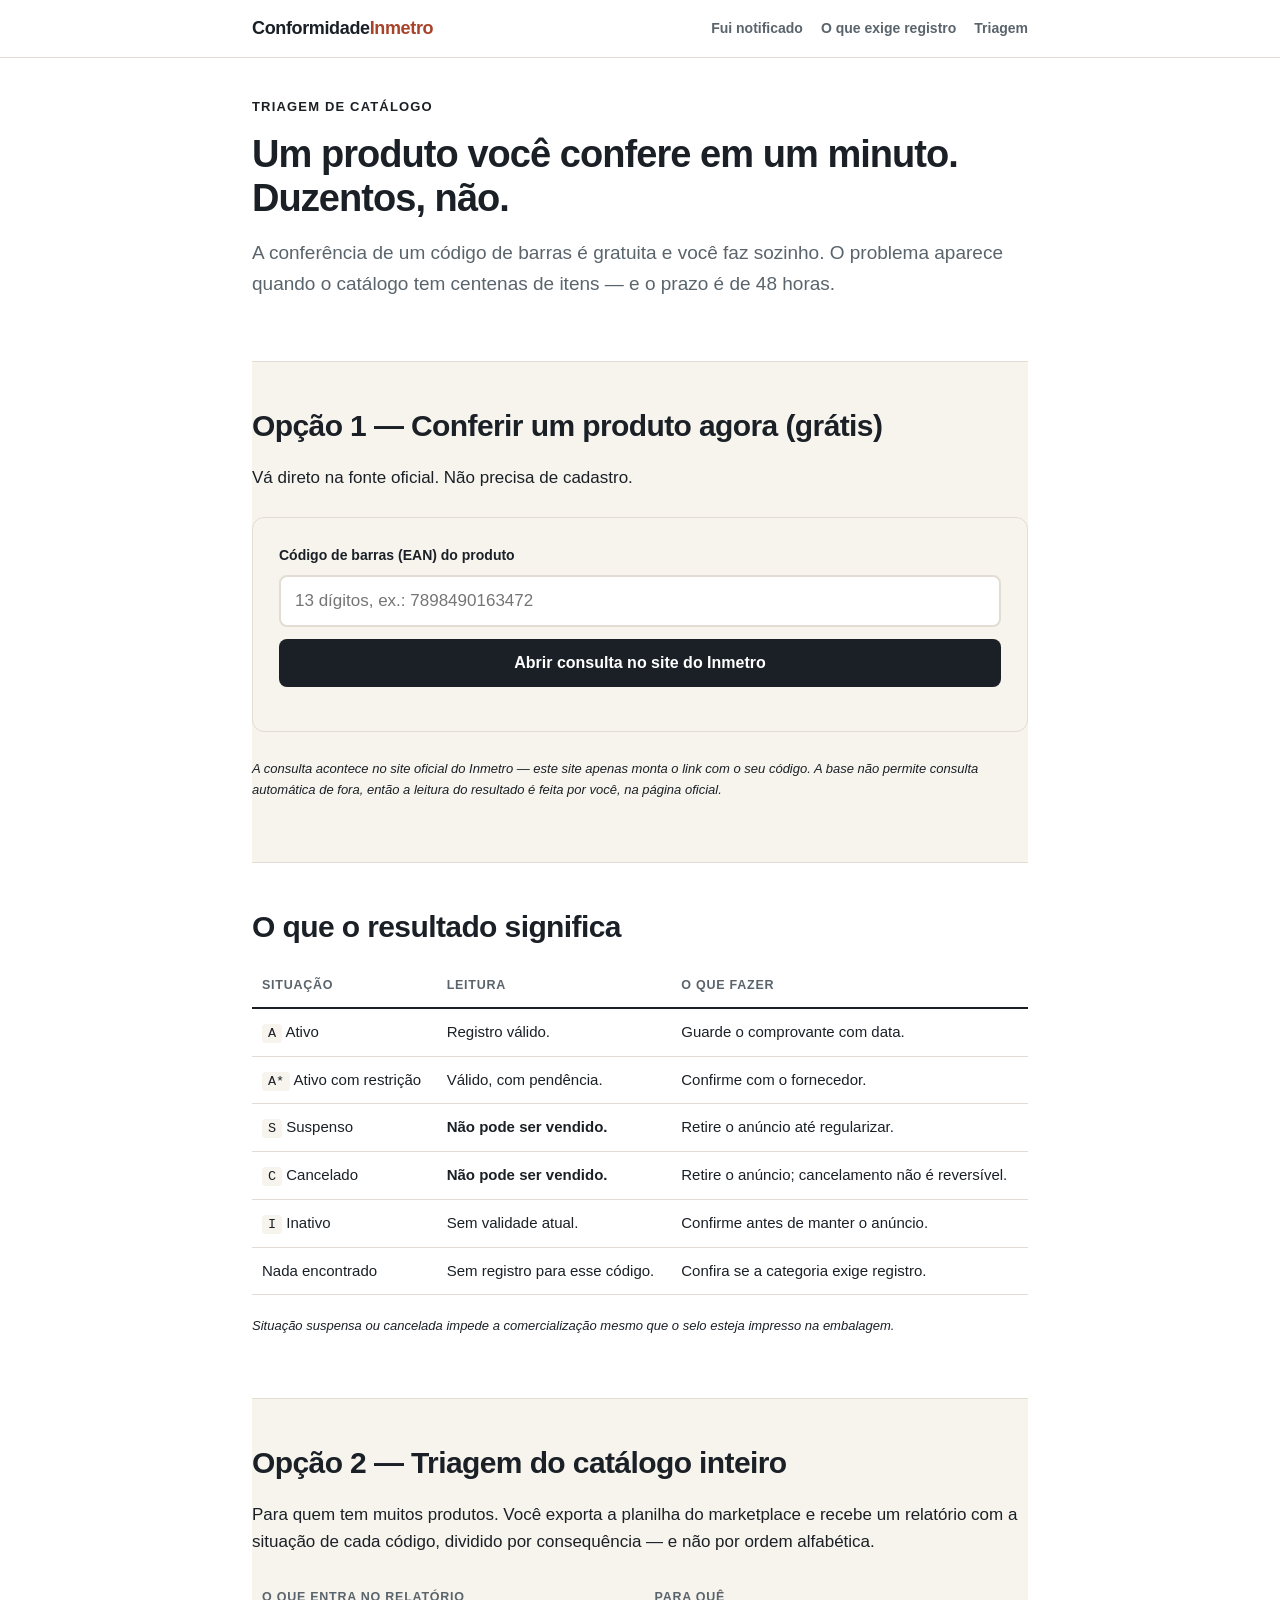
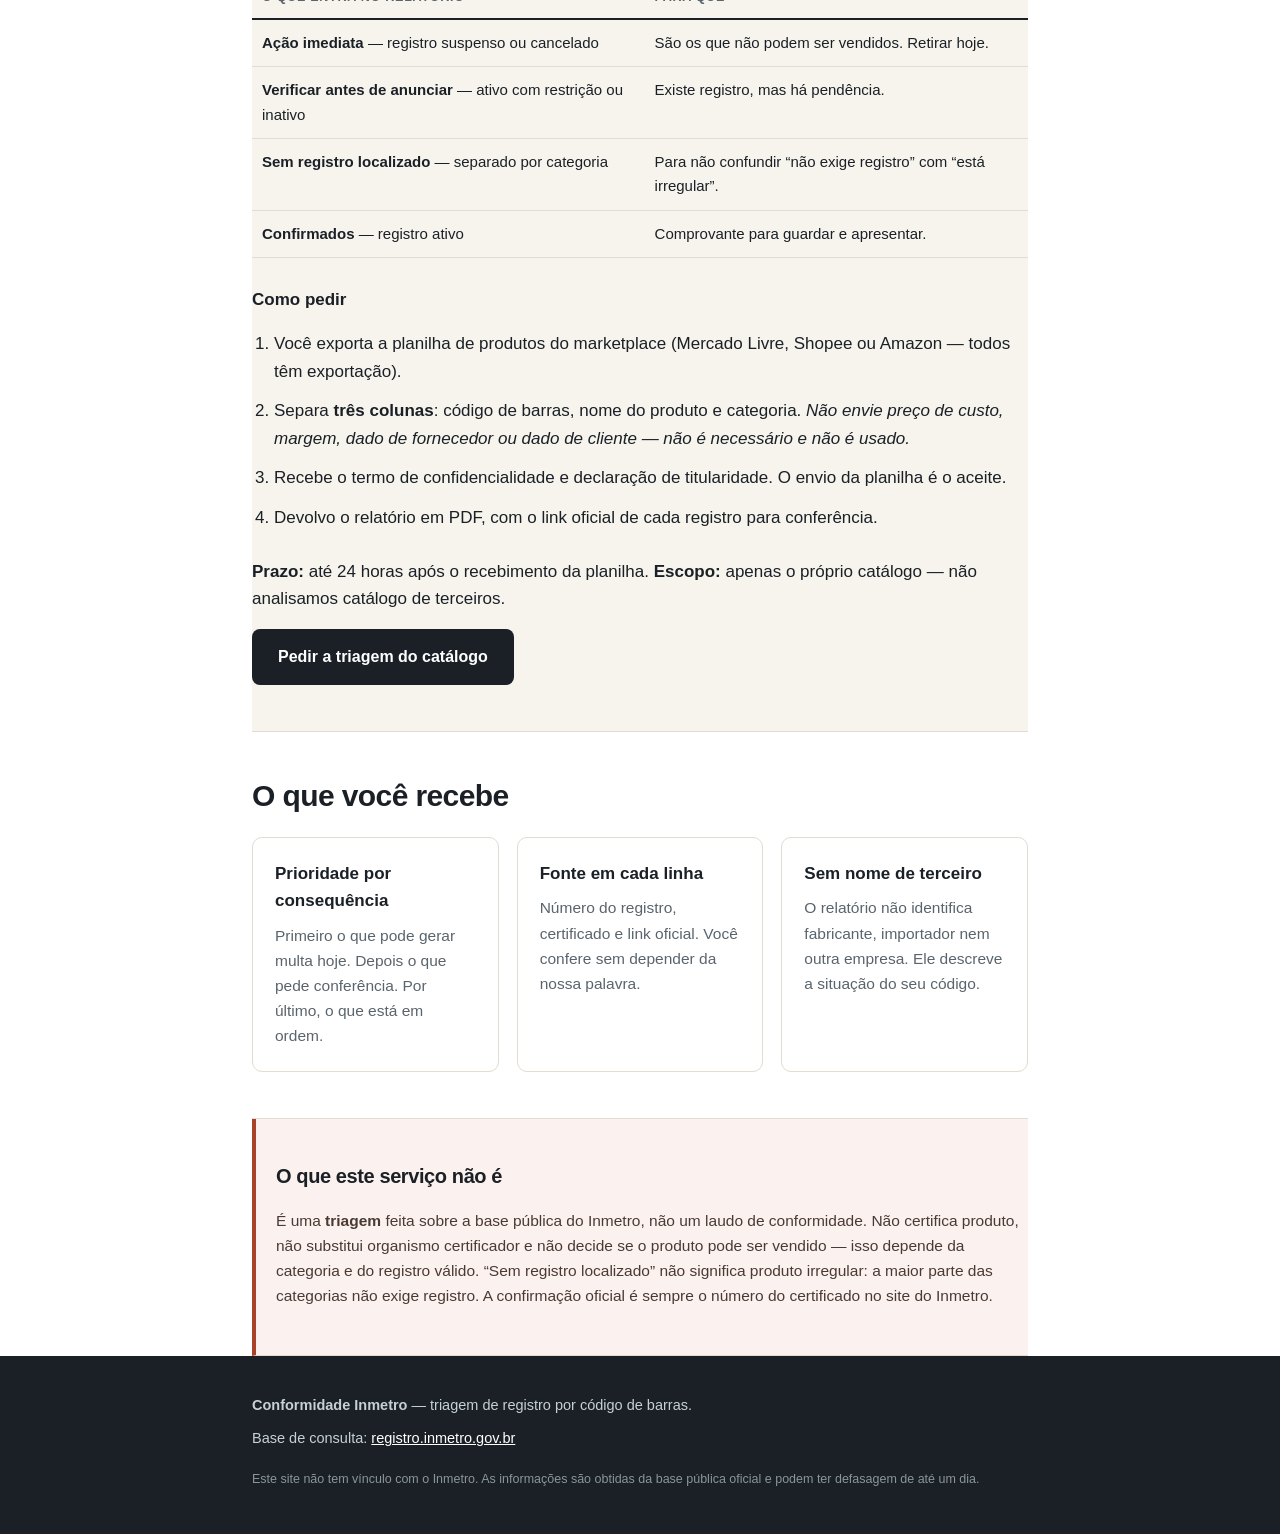
==== triagem.html @ c70b07a1 "Adiciona a página de triagem com a consulta por código de barras" ====
<!DOCTYPE html>
<html lang="pt-BR">
<head>
<meta charset="utf-8">
<meta name="viewport" content="width=device-width, initial-scale=1">
<title>Triagem de registro Inmetro do catálogo — como funciona</title>
<meta name="description" content="Conferência de registro Inmetro por código de barras: faça você mesmo pela base pública ou peça a triagem do catálogo inteiro, com prioridade para o que exige ação imediata.">
<link rel="stylesheet" href="estilo.css">
</head>
<body>

<header class="topo">
  <div class="wrap">
    <a class="marca" href="index.html">Conformidade<span>Inmetro</span></a>
    <nav>
      <a href="notificacao-inmetro.html">Fui notificado</a>
      <a href="produtos-que-exigem-registro.html">O que exige registro</a>
      <a href="triagem.html">Triagem</a>
    </nav>
  </div>
</header>

<main class="wrap">

<article class="bloco" style="padding-top:38px">
  <p class="olho">Triagem de catálogo</p>
  <h1 style="font-size:clamp(27px,5.2vw,38px);line-height:1.14;letter-spacing:-.025em;margin:0 0 18px">
    Um produto você confere em um minuto. Duzentos, não.</h1>
  <p style="font-size:19px;color:var(--cinza)">A conferência de um código de barras é
  gratuita e você faz sozinho. O problema aparece quando o catálogo tem centenas de
  itens — e o prazo é de 48 horas.</p>
</article>

<section class="bloco destaque">
  <h2>Opção 1 — Conferir um produto agora (grátis)</h2>
  <p>Vá direto na fonte oficial. Não precisa de cadastro.</p>
  <div class="consulta">
    <label for="ean">Código de barras (EAN) do produto</label>
    <input id="ean" inputmode="numeric" placeholder="13 dígitos, ex.: 7898490163472" maxlength="20">
    <button type="button" onclick="abrirConsulta()">Abrir consulta no site do Inmetro</button>
    <div id="resultado"></div>
  </div>
  <p class="fonte">A consulta acontece no site oficial do Inmetro — este site apenas
  monta o link com o seu código. A base não permite consulta automática de fora,
  então a leitura do resultado é feita por você, na página oficial.</p>
</section>

<section class="bloco">
  <h2>O que o resultado significa</h2>
  <table>
    <tr><th>Situação</th><th>Leitura</th><th>O que fazer</th></tr>
    <tr><td><code>A</code> Ativo</td><td>Registro válido.</td><td>Guarde o comprovante com data.</td></tr>
    <tr><td><code>A*</code> Ativo com restrição</td><td>Válido, com pendência.</td><td>Confirme com o fornecedor.</td></tr>
    <tr><td><code>S</code> Suspenso</td><td><strong>Não pode ser vendido.</strong></td><td>Retire o anúncio até regularizar.</td></tr>
    <tr><td><code>C</code> Cancelado</td><td><strong>Não pode ser vendido.</strong></td><td>Retire o anúncio; cancelamento não é reversível.</td></tr>
    <tr><td><code>I</code> Inativo</td><td>Sem validade atual.</td><td>Confirme antes de manter o anúncio.</td></tr>
    <tr><td>Nada encontrado</td><td>Sem registro para esse código.</td><td>Confira se a categoria exige registro.</td></tr>
  </table>
  <p class="fonte">Situação suspensa ou cancelada impede a comercialização mesmo que o
  selo esteja impresso na embalagem.</p>
</section>

<section class="bloco destaque">
  <h2>Opção 2 — Triagem do catálogo inteiro</h2>
  <p>Para quem tem muitos produtos. Você exporta a planilha do marketplace e recebe
  um relatório com a situação de cada código, dividido por consequência — e não por
  ordem alfabética.</p>

  <table>
    <tr><th>O que entra no relatório</th><th>Para quê</th></tr>
    <tr><td><strong>Ação imediata</strong> — registro suspenso ou cancelado</td>
      <td>São os que não podem ser vendidos. Retirar hoje.</td></tr>
    <tr><td><strong>Verificar antes de anunciar</strong> — ativo com restrição ou inativo</td>
      <td>Existe registro, mas há pendência.</td></tr>
    <tr><td><strong>Sem registro localizado</strong> — separado por categoria</td>
      <td>Para não confundir “não exige registro” com “está irregular”.</td></tr>
    <tr><td><strong>Confirmados</strong> — registro ativo</td>
      <td>Comprovante para guardar e apresentar.</td></tr>
  </table>

  <h3 style="margin-top:28px">Como pedir</h3>
  <ol style="padding-left:22px">
    <li style="margin-bottom:12px">Você exporta a planilha de produtos do marketplace
      (Mercado Livre, Shopee ou Amazon — todos têm exportação).</li>
    <li style="margin-bottom:12px">Separa <strong>três colunas</strong>: código de barras,
      nome do produto e categoria. <em>Não envie preço de custo, margem, dado de
      fornecedor ou dado de cliente — não é necessário e não é usado.</em></li>
    <li style="margin-bottom:12px">Recebe o termo de confidencialidade e declaração de
      titularidade. O envio da planilha é o aceite.</li>
    <li>Devolvo o relatório em PDF, com o link oficial de cada registro para conferência.</li>
  </ol>

  <p style="margin-top:26px"><strong>Prazo:</strong> até 24 horas após o recebimento da
  planilha. <strong>Escopo:</strong> apenas o próprio catálogo — não analisamos catálogo
  de terceiros.</p>

  <a class="btn" href="mailto:alexsjordan@gmail.com?subject=Triagem%20de%20cat%C3%A1logo%20Inmetro&body=Ol%C3%A1%2C%20quero%20a%20triagem%20do%20meu%20cat%C3%A1logo.%0A%0ALoja%3A%20%0ACNPJ%3A%20%0APlataforma%3A%20%0AQuantidade%20de%20SKUs%3A%20">
    Pedir a triagem do catálogo</a>
</section>

<section class="bloco">
  <h2>O que você recebe</h2>
  <div class="cards">
    <div class="card">
      <h3>Prioridade por consequência</h3>
      <p>Primeiro o que pode gerar multa hoje. Depois o que pede conferência. Por
      último, o que está em ordem.</p>
    </div>
    <div class="card">
      <h3>Fonte em cada linha</h3>
      <p>Número do registro, certificado e link oficial. Você confere sem depender
      da nossa palavra.</p>
    </div>
    <div class="card">
      <h3>Sem nome de terceiro</h3>
      <p>O relatório não identifica fabricante, importador nem outra empresa. Ele
      descreve a situação do seu código.</p>
    </div>
  </div>
</section>

<section class="bloco aviso-legal">
  <h2>O que este serviço não é</h2>
  <p>É uma <strong>triagem</strong> feita sobre a base pública do Inmetro, não um laudo
  de conformidade. Não certifica produto, não substitui organismo certificador e não
  decide se o produto pode ser vendido — isso depende da categoria e do registro
  válido. “Sem registro localizado” não significa produto irregular: a maior parte das
  categorias não exige registro. A confirmação oficial é sempre o número do
  certificado no site do Inmetro.</p>
</section>

</main>

<footer class="rodape">
  <div class="wrap">
    <p><strong>Conformidade Inmetro</strong> — triagem de registro por código de barras.</p>
    <p>Base de consulta: <a href="https://registro.inmetro.gov.br/consulta/" target="_blank" rel="noopener">registro.inmetro.gov.br</a></p>
    <p class="mini">Este site não tem vínculo com o Inmetro. As informações são obtidas
    da base pública oficial e podem ter defasagem de até um dia.</p>
  </div>
</footer>

<script>
function abrirConsulta(){
  var v = document.getElementById('ean').value.replace(/\D/g,'');
  var out = document.getElementById('resultado');
  if(v.length < 8){
    out.innerHTML = '<div class="res res-atencao"><h3>Código incompleto</h3><p>'
      + 'Digite o código de barras completo, com 13 dígitos. Ele está na embalagem '
      + 'ou na planilha de produtos do marketplace.</p></div>';
    return;
  }
  var url = 'https://registro.inmetro.gov.br/consulta/';
  out.innerHTML = '<div class="res res-ok">'
    + '<h3>Código pronto: ' + v + '</h3>'
    + '<p>Abra a consulta oficial e cole o código no campo <strong>Código de Barras</strong>. '
    + 'A página abre em outra aba.</p>'
    + '<p class="link"><a href="' + url + '" target="_blank" rel="noopener">'
    + 'Abrir registro.inmetro.gov.br/consulta</a></p>'
    + '<p style="margin-top:10px"><button type="button" onclick="copiar(\'' + v + '\')" '
    + 'style="padding:10px 16px;border:0;border-radius:6px;background:#1A2026;color:#fff;'
    + 'font-weight:700;cursor:pointer">Copiar o código</button></p></div>';
  window.open(url, '_blank');
}
function copiar(t){
  navigator.clipboard.writeText(t).then(function(){
    alert('Código copiado: ' + t);
  }, function(){
    prompt('Copie manualmente:', t);
  });
}
</script>

</body>
</html>
---- estilo.css ----
/* Folha de estilo única. Sem framework, sem CDN — carrega rápido e funciona
   offline. Paleta puxada do relatório: tinta escura, areia, terracota. */

:root{
  --tinta:#1A2026;
  --cinza:#5A646C;
  --claro:#E2DCD2;
  --areia:#F7F4EE;
  --vermelho:#A8432A;
  --verde:#1E7A4D;
  --amarelo:#B8873A;
}

*{box-sizing:border-box}
html{-webkit-text-size-adjust:100%}
body{
  margin:0;
  font-family:-apple-system,BlinkMacSystemFont,"Segoe UI",Roboto,"Helvetica Neue",Arial,sans-serif;
  color:var(--tinta);
  background:#fff;
  line-height:1.62;
  font-size:17px;
}
.wrap{max-width:820px;margin:0 auto;padding:0 22px}

/* ---------- topo ---------- */
.topo{
  border-bottom:1px solid var(--claro);
  background:#fff;
  position:sticky;top:0;z-index:10;
}
.topo .wrap{display:flex;align-items:center;justify-content:space-between;
  gap:16px;padding-top:14px;padding-bottom:14px;flex-wrap:wrap}
.marca{font-weight:800;font-size:18px;text-decoration:none;color:var(--tinta);letter-spacing:-.02em}
.marca span{color:var(--vermelho)}
.topo nav{display:flex;gap:18px;flex-wrap:wrap}
.topo nav a{color:var(--cinza);text-decoration:none;font-size:14px;font-weight:600}
.topo nav a:hover{color:var(--tinta)}

/* ---------- hero ---------- */
.hero{background:var(--areia);border-bottom:1px solid var(--claro);padding:56px 0 48px}
.olho{font-size:13px;font-weight:700;letter-spacing:.09em;text-transform:uppercase;
  color:var(--vermelho);margin:0 0 14px}
.hero h1{font-size:clamp(30px,6vw,46px);line-height:1.1;margin:0 0 18px;
  letter-spacing:-.025em;font-weight:800}
.hero .sub{font-size:19px;color:var(--cinza);margin:0 0 30px;max-width:34em}
.acoes{display:flex;gap:12px;flex-wrap:wrap}
.btn{display:inline-block;background:var(--tinta);color:#fff;text-decoration:none;
  padding:15px 26px;border-radius:8px;font-weight:700;font-size:16px;
  transition:transform .12s ease,opacity .12s ease}
.btn:hover{transform:translateY(-1px);opacity:.92}
.btn-sec{background:transparent;color:var(--tinta);border:2px solid var(--tinta)}
.btn-sec:hover{background:var(--tinta);color:#fff}

/* ---------- faixa de números ---------- */
.faixa{display:grid;grid-template-columns:repeat(auto-fit,minmax(150px,1fr));
  gap:1px;background:var(--claro);margin:0 auto;border-bottom:1px solid var(--claro)}
.faixa .num{background:#fff;padding:26px 18px;text-align:center}
.faixa strong{display:block;font-size:30px;font-weight:800;letter-spacing:-.03em;
  color:var(--vermelho);line-height:1.1}
.faixa span{display:block;font-size:13px;color:var(--cinza);margin-top:6px}

/* ---------- blocos ---------- */
.bloco{padding:46px 0;border-bottom:1px solid var(--claro)}
.bloco h2{font-size:clamp(23px,4.2vw,30px);line-height:1.18;margin:0 0 20px;
  letter-spacing:-.02em;font-weight:800}
.bloco h3{font-size:17px;margin:0 0 8px;font-weight:700}
.bloco p{margin:0 0 16px;color:var(--tinta)}
.lista-limpa{list-style:none;padding:0;margin:0 0 18px}
.lista-limpa li{padding:11px 0 11px 30px;position:relative;border-bottom:1px solid var(--claro)}
.lista-limpa li:last-child{border-bottom:0}
.lista-limpa li:before{content:"";position:absolute;left:0;top:19px;
  width:9px;height:9px;border-radius:50%;background:var(--vermelho)}
.fonte{font-size:13px;color:var(--cinza);font-style:italic}

.destaque{background:var(--areia)}
.cards{display:grid;grid-template-columns:repeat(auto-fit,minmax(230px,1fr));gap:18px;margin-top:24px}
.card{background:#fff;border:1px solid var(--claro);border-radius:10px;padding:22px}
.card p{margin:0;font-size:15.5px;color:var(--cinza)}

.aviso-legal{background:#FBF1EE;border-left:4px solid var(--vermelho);padding-left:20px}
.aviso-legal h2{font-size:20px}
.aviso-legal p{font-size:15.5px;color:#4A3A34;margin:0}

/* ---------- tabela ---------- */
table{width:100%;border-collapse:collapse;margin:20px 0;font-size:15px}
th,td{text-align:left;padding:11px 10px;border-bottom:1px solid var(--claro);vertical-align:top}
th{font-size:12.5px;text-transform:uppercase;letter-spacing:.06em;color:var(--cinza);
  font-weight:700;border-bottom:2px solid var(--tinta)}
code{background:var(--areia);padding:2px 6px;border-radius:4px;font-size:.9em}

/* ---------- consulta ---------- */
.consulta{background:var(--areia);border:1px solid var(--claro);border-radius:12px;
  padding:26px;margin:26px 0}
.consulta label{display:block;font-weight:700;font-size:14px;margin-bottom:8px}
.consulta input{width:100%;padding:14px;border:2px solid var(--claro);border-radius:8px;
  font-size:17px;font-family:inherit}
.consulta input:focus{outline:none;border-color:var(--tinta)}
.consulta button{margin-top:12px;width:100%;padding:15px;border:0;border-radius:8px;
  background:var(--tinta);color:#fff;font-size:16px;font-weight:700;cursor:pointer;font-family:inherit}
.consulta button:hover{opacity:.92}
#resultado{margin-top:18px}
.res{border-radius:10px;padding:18px;border:1px solid}
.res-ok{background:#EAF5EF;border-color:var(--verde)}
.res-critico{background:#FBF1EE;border-color:var(--vermelho)}
.res-atencao{background:#FCF7EC;border-color:var(--amarelo)}
.res-revisar{background:var(--areia);border-color:var(--claro)}
.res h3{margin:0 0 8px;font-size:18px}
.res p{margin:0 0 8px;font-size:15px}
.res .link{font-size:14px;font-weight:600}

/* ---------- rodapé ---------- */
.rodape{background:var(--tinta);color:#C6D0D6;padding:38px 0;font-size:14.5px}
.rodape p{margin:0 0 10px}
.rodape a{color:#fff}
.rodape .mini{font-size:12.5px;color:#8A959D;margin-top:18px}

@media(max-width:620px){
  body{font-size:16px}
  .hero{padding:38px 0 34px}
  .topo nav{gap:12px}
  .topo nav a{font-size:13px}
  .faixa .num{padding:18px 12px}
  .faixa strong{font-size:24px}
  .bloco{padding:34px 0}
}
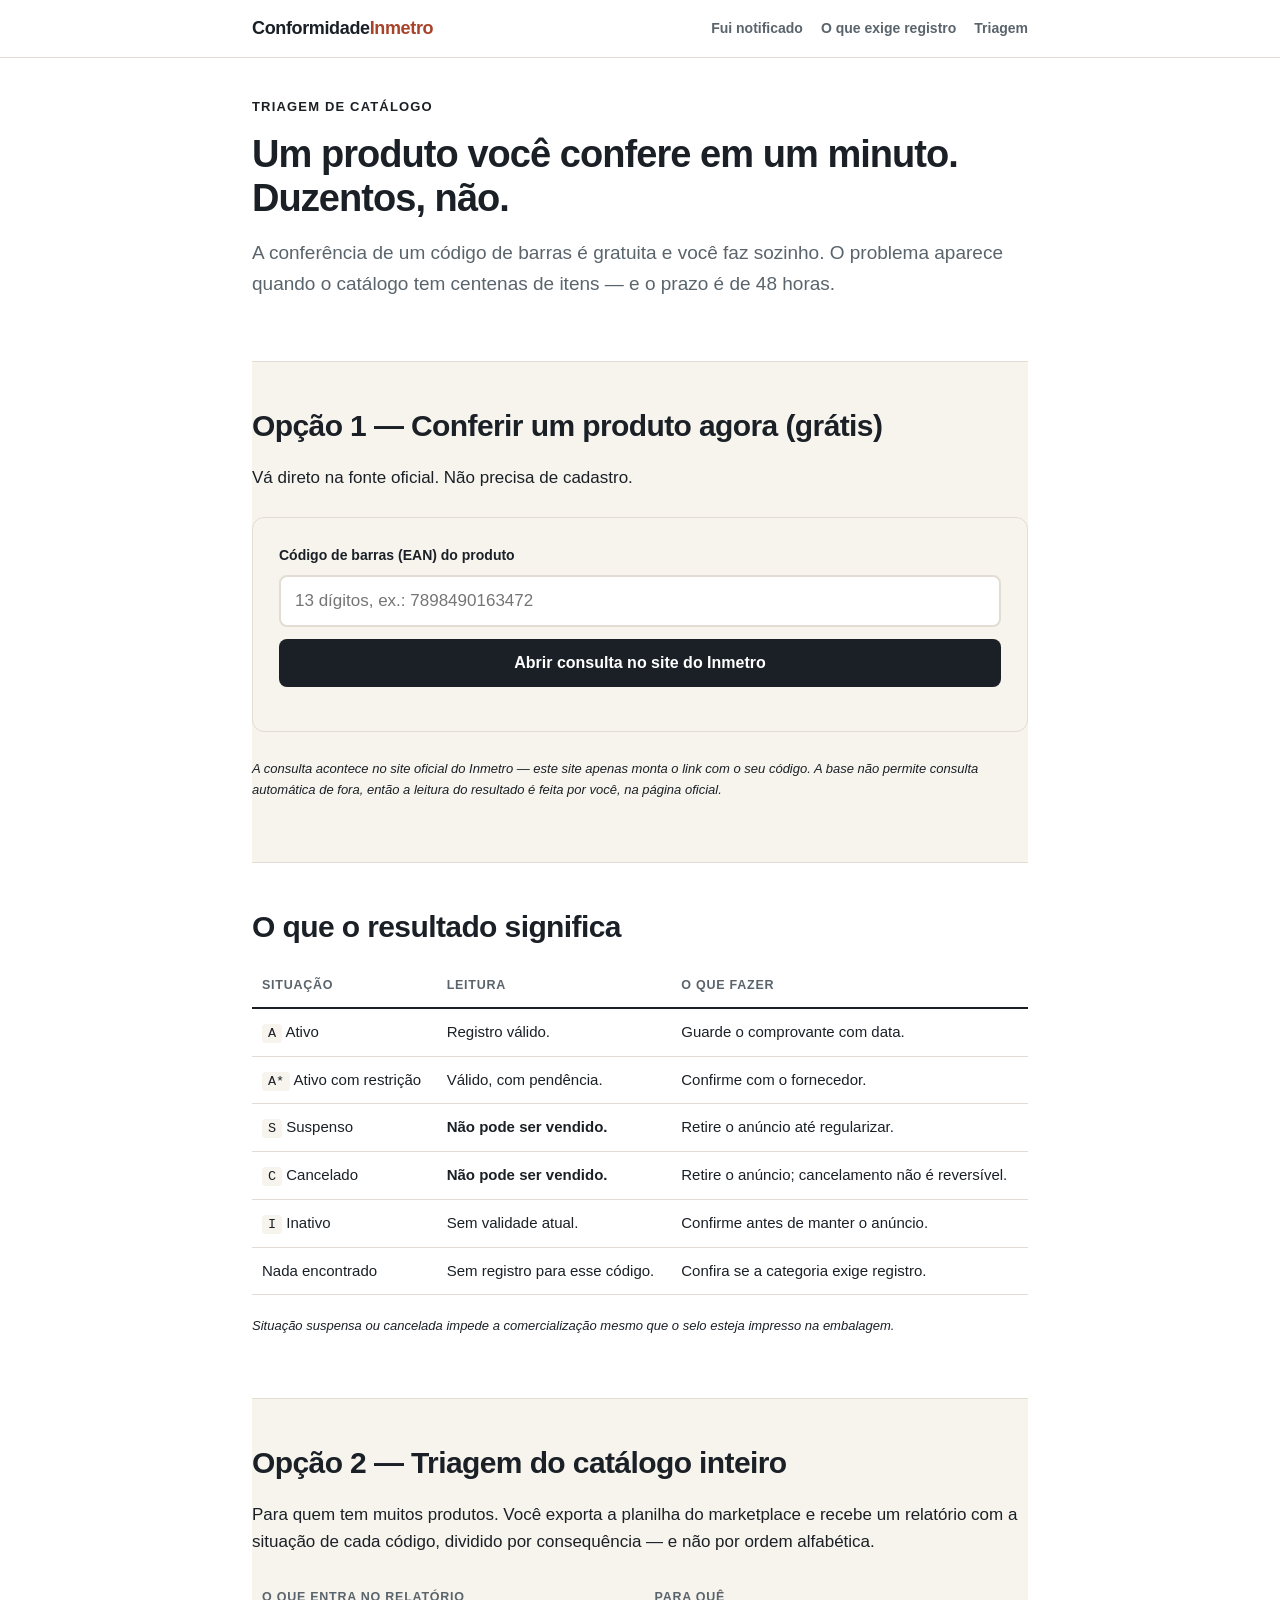
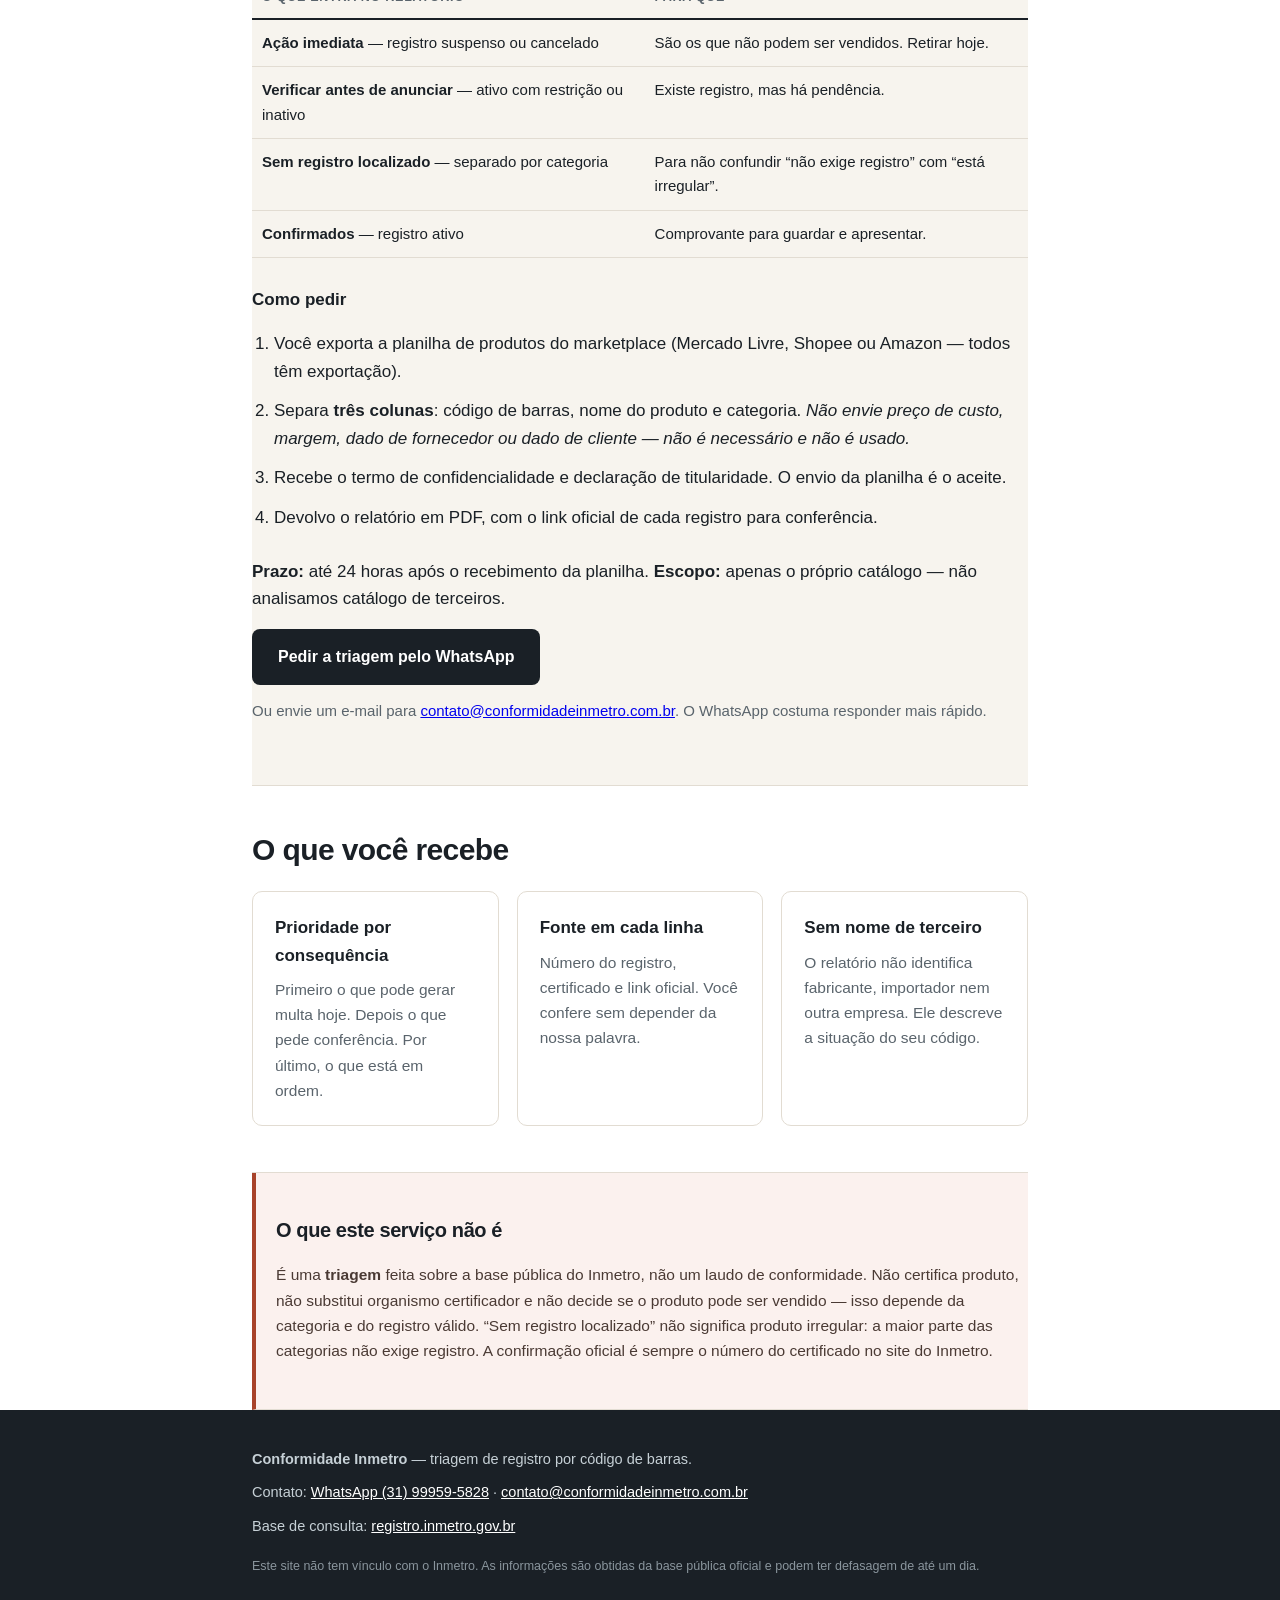
==== commit 10c6fa72: "Troca o botão de pedido para WhatsApp e adiciona contato no rodapé" ====
--- a/triagem.html
+++ b/triagem.html
@@ -94,8 +94,13 @@
   planilha. <strong>Escopo:</strong> apenas o próprio catálogo — não analisamos catálogo
   de terceiros.</p>
 
-  <a class="btn" href="mailto:alexsjordan@gmail.com?subject=Triagem%20de%20cat%C3%A1logo%20Inmetro&body=Ol%C3%A1%2C%20quero%20a%20triagem%20do%20meu%20cat%C3%A1logo.%0A%0ALoja%3A%20%0ACNPJ%3A%20%0APlataforma%3A%20%0AQuantidade%20de%20SKUs%3A%20">
-    Pedir a triagem do catálogo</a>
+  <a class="btn" href="https://wa.me/5531999595828?text=Ol%C3%A1%2C%20quero%20a%20triagem%20do%20meu%20cat%C3%A1logo.%0A%0ALoja%3A%20%0ACNPJ%3A%20%0APlataforma%3A%20%0AQuantidade%20de%20SKUs%3A%20"
+     target="_blank" rel="noopener">
+    Pedir a triagem pelo WhatsApp</a>
+  <p style="margin-top:14px;font-size:15px;color:var(--cinza)">
+    Ou envie um e-mail para
+    <a href="mailto:contato@conformidadeinmetro.com.br?subject=Triagem%20de%20cat%C3%A1logo%20Inmetro">contato@conformidadeinmetro.com.br</a>.
+    O WhatsApp costuma responder mais rápido.</p>
 </section>
 
 <section class="bloco">
@@ -134,6 +139,8 @@
 <footer class="rodape">
   <div class="wrap">
     <p><strong>Conformidade Inmetro</strong> — triagem de registro por código de barras.</p>
+    <p>Contato: <a href="https://wa.me/5531999595828" target="_blank" rel="noopener">WhatsApp (31) 99959-5828</a>
+       · <a href="mailto:contato@conformidadeinmetro.com.br">contato@conformidadeinmetro.com.br</a></p>
     <p>Base de consulta: <a href="https://registro.inmetro.gov.br/consulta/" target="_blank" rel="noopener">registro.inmetro.gov.br</a></p>
     <p class="mini">Este site não tem vínculo com o Inmetro. As informações são obtidas
     da base pública oficial e podem ter defasagem de até um dia.</p>
